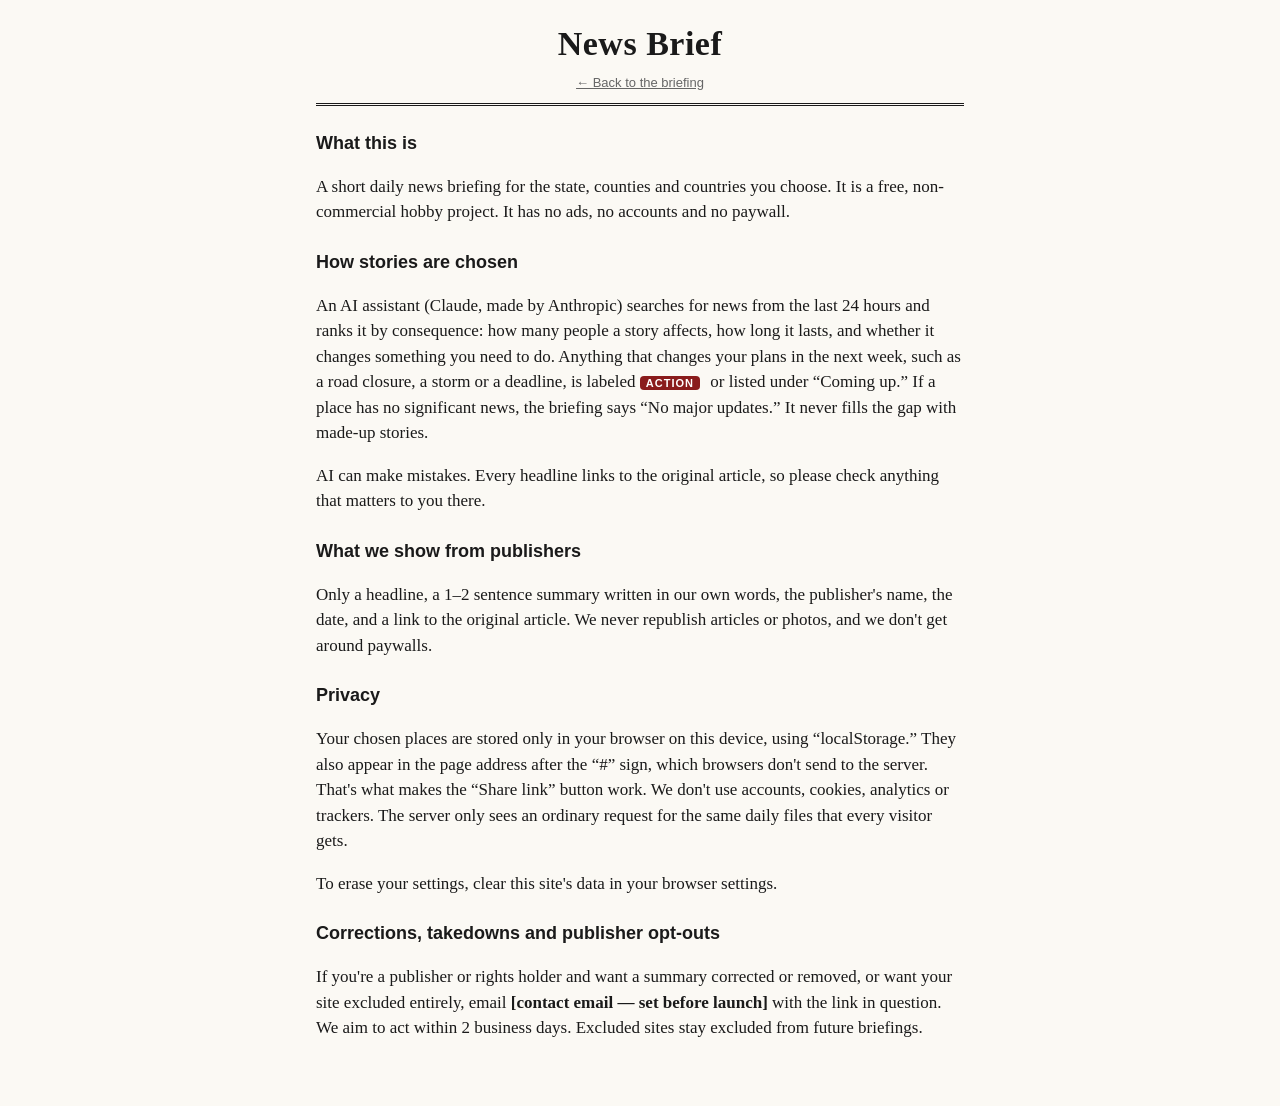
==== about.html @ ec20a22c "News Brief MVP: phone-first site, per-place data, generation rules Co-Authored-By: Claude Opus 5.5 <" ====
<!DOCTYPE html>
<html lang="en">
<head>
<meta charset="utf-8">
<meta name="viewport" content="width=device-width, initial-scale=1, viewport-fit=cover">
<title>About · News Brief</title>
<link rel="stylesheet" href="style.css">
</head>
<body>
<div class="wrap prose">
  <header class="mast"><h1>News Brief</h1><div class="meta"><a href="./" style="color:inherit">← Back to the briefing</a></div></header>

  <h2>What this is</h2>
  <p>A short daily news briefing for the state, counties and countries you choose. It is a free, non-commercial hobby project. It has no ads, no accounts and no paywall.</p>

  <h2>How stories are chosen</h2>
  <p>An AI assistant (Claude, made by Anthropic) searches for news from the last 24 hours and ranks it by consequence: how many people a story affects, how long it lasts, and whether it changes something you need to do. Anything that changes your plans in the next week, such as a road closure, a storm or a deadline, is labeled <span class="tag act">Action</span> or listed under “Coming up.” If a place has no significant news, the briefing says “No major updates.” It never fills the gap with made-up stories.</p>
  <p>AI can make mistakes. Every headline links to the original article, so please check anything that matters to you there.</p>

  <h2>What we show from publishers</h2>
  <p>Only a headline, a 1–2 sentence summary written in our own words, the publisher's name, the date, and a link to the original article. We never republish articles or photos, and we don't get around paywalls.</p>

  <h2>Privacy</h2>
  <p>Your chosen places are stored only in your browser on this device, using “localStorage.” They also appear in the page address after the “#” sign, which browsers don't send to the server. That's what makes the “Share link” button work. We don't use accounts, cookies, analytics or trackers. The server only sees an ordinary request for the same daily files that every visitor gets.</p>
  <p>To erase your settings, clear this site's data in your browser settings.</p>

  <h2>Corrections, takedowns and publisher opt-outs</h2>
  <p>If you're a publisher or rights holder and want a summary corrected or removed, or want your site excluded entirely, email <strong id="contact">[contact email — set before launch]</strong> with the link in question. We aim to act within 2 business days. Excluded sites stay excluded from future briefings.</p>
</div>
</body>
</html>
---- style.css ----
:root{
  --ink:#1a1a1a; --muted:#666; --rule:#d9d4c7; --paper:#fbf9f4; --card:#fff;
  --accent:#8a1c1c; --chip:#efe9dc;
  --serif: Georgia, "Iowan Old Style", "Times New Roman", serif;
  --sans: -apple-system, BlinkMacSystemFont, "Segoe UI", Roboto, sans-serif;
}
@media (prefers-color-scheme: dark){
  :root{--ink:#ece8df;--muted:#a39d90;--rule:#3a372f;--paper:#16150f;--card:#201f18;--accent:#e07a6a;--chip:#2c2a22}
}
*{box-sizing:border-box}
html{-webkit-text-size-adjust:100%}
body{margin:0;background:var(--paper);color:var(--ink);font-family:var(--serif);font-size:18px;line-height:1.5}
.wrap{max-width:680px;margin:0 auto;padding:env(safe-area-inset-top) max(16px,env(safe-area-inset-right)) calc(48px + env(safe-area-inset-bottom)) max(16px,env(safe-area-inset-left))}
header.mast{text-align:center;padding:18px 0 10px;border-bottom:3px double var(--ink)}
.mast h1{font-size:34px;margin:0;letter-spacing:.5px;font-weight:700}
.mast .meta{font-family:var(--sans);font-size:13px;color:var(--muted);margin-top:4px}
.toolbar{display:flex;gap:8px;justify-content:center;flex-wrap:wrap;padding:10px 0;border-bottom:1px solid var(--rule);font-family:var(--sans)}
button,.btn{font-family:var(--sans);font-size:15px;border:1px solid var(--rule);background:var(--card);color:var(--ink);border-radius:999px;padding:8px 14px;min-height:40px;cursor:pointer;text-decoration:none;display:inline-flex;align-items:center}
button.primary{background:var(--ink);color:var(--paper);border-color:var(--ink)}
section.sec{padding:14px 0 4px;border-bottom:1px solid var(--rule)}
section.sec h2{font-family:var(--sans);font-size:13px;letter-spacing:1.5px;text-transform:uppercase;color:var(--accent);margin:0 0 8px}
.story{margin:0 0 16px}
.story a.h{color:var(--ink);font-weight:700;text-decoration:none;font-size:19px;line-height:1.3}
.story a.h:hover,.story a.h:active{text-decoration:underline}
.story p{margin:4px 0 2px}
.src{font-family:var(--sans);font-size:13px;color:var(--muted)}
.lead{background:var(--card);border:1px solid var(--rule);border-radius:12px;padding:14px 16px;margin:4px 0 18px;box-shadow:0 1px 3px rgba(0,0,0,.05)}
.lead a.h{font-size:23px}
.tag{font-family:var(--sans);font-size:11px;font-weight:600;text-transform:uppercase;letter-spacing:1px;background:var(--chip);border-radius:4px;padding:1px 6px;margin-right:6px;color:var(--muted)}
.tag.act{background:var(--accent);color:#fff}
.none{color:var(--muted);font-style:italic;margin:0 0 12px}
.date{font-family:var(--sans);font-weight:700;font-size:14px;margin-right:6px}
footer{font-family:var(--sans);font-size:13px;color:var(--muted);padding:18px 0;text-align:center}
footer a{color:var(--muted)}
/* settings sheet */
.sheet{position:fixed;inset:0;background:rgba(0,0,0,.45);display:none;z-index:10}
.sheet.open{display:block}
.panel{position:absolute;left:0;right:0;bottom:0;max-height:92vh;overflow:auto;background:var(--paper);border-radius:16px 16px 0 0;padding:16px 16px calc(24px + env(safe-area-inset-bottom));font-family:var(--sans);font-size:16px}
@media (min-width:700px){.panel{left:50%;transform:translateX(-50%);width:640px;bottom:auto;top:5vh;border-radius:16px}}
.panel h3{margin:14px 0 6px;font-size:15px}
.panel select,.panel input[type=search]{width:100%;font-size:16px;padding:10px;border:1px solid var(--rule);border-radius:10px;background:var(--card);color:var(--ink)}
.list{max-height:220px;overflow:auto;border:1px solid var(--rule);border-radius:10px;margin-top:6px;background:var(--card)}
.list label{display:flex;gap:10px;align-items:center;padding:9px 12px;border-bottom:1px solid var(--rule)}
.list label:last-child{border-bottom:0}
.list input{width:20px;height:20px}
.chips{display:flex;flex-wrap:wrap;gap:6px;margin-top:6px}
.chip{background:var(--chip);border-radius:999px;padding:4px 10px;font-size:14px}
.row{display:flex;gap:8px;justify-content:flex-end;margin-top:16px}
.note{font-size:13px;color:var(--muted);margin-top:10px}
.toast{position:fixed;left:50%;bottom:24px;transform:translateX(-50%);background:var(--ink);color:var(--paper);font-family:var(--sans);font-size:14px;padding:10px 16px;border-radius:999px;display:none;z-index:20}
.deck{font-style:italic;font-size:17px;margin:14px 0 4px;color:var(--ink)}
.for{font-family:var(--sans);font-size:13px;color:var(--muted);margin:0 0 4px}
.prose{font-size:17px}
.prose h2{font-family:var(--sans);font-size:18px;margin-top:24px}
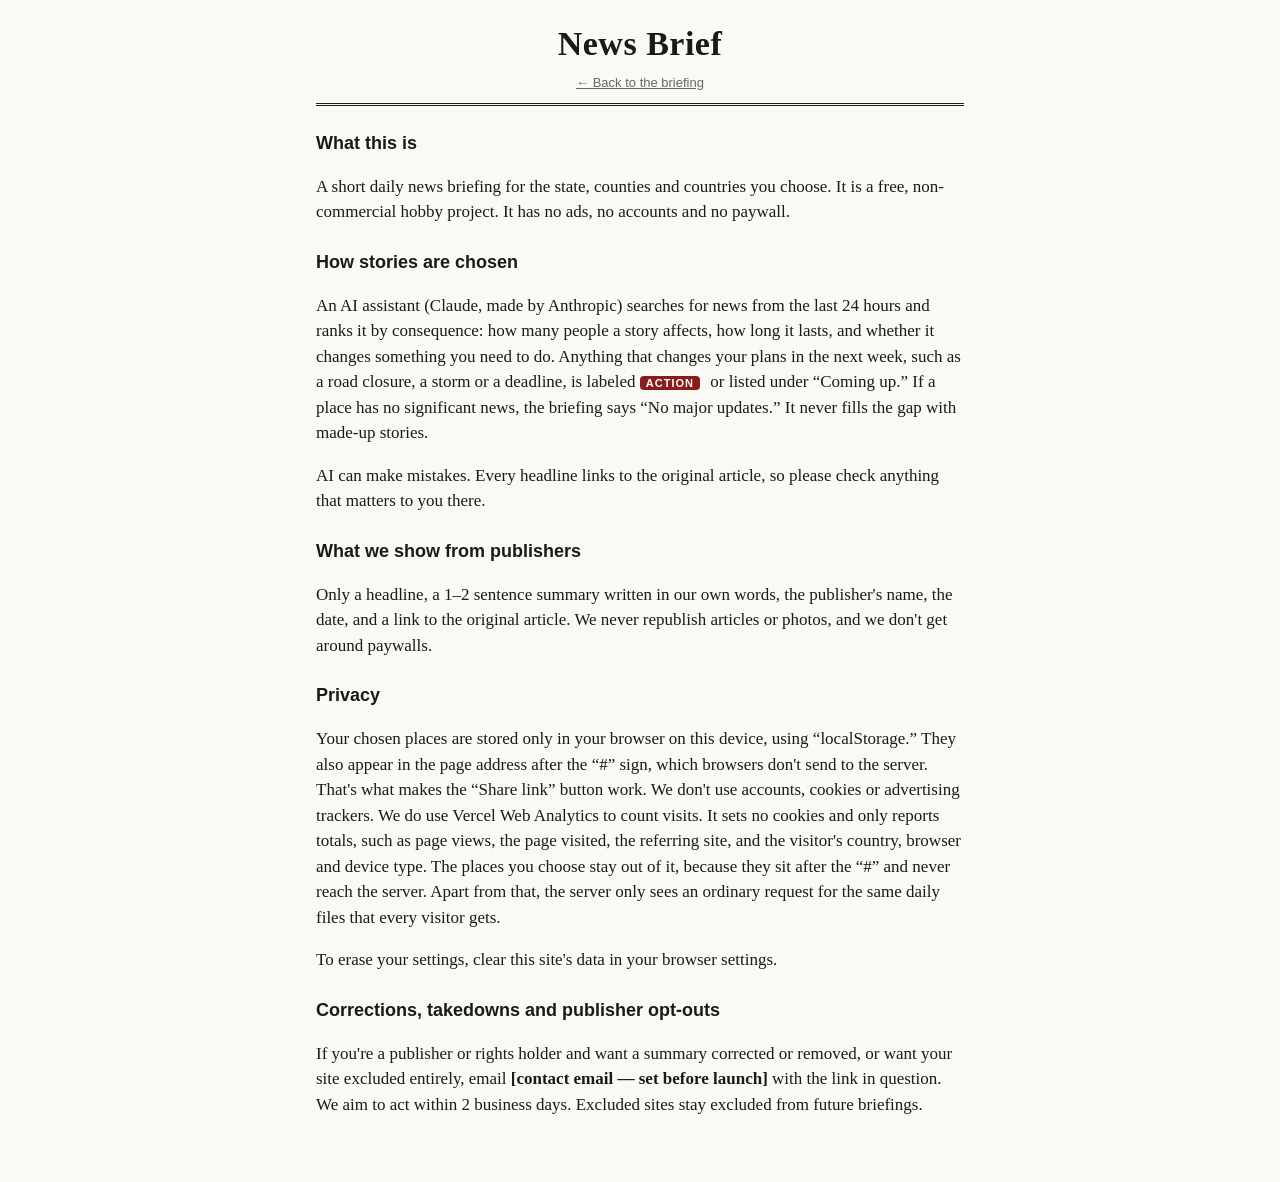
==== commit a8b10f56: "Enable Vercel Web Analytics; update privacy note Co-Authored-By: Claude Opus 5.5 <noreply@anthropic." ====
--- a/about.html
+++ b/about.html
@@ -5,6 +5,8 @@
 <meta name="viewport" content="width=device-width, initial-scale=1, viewport-fit=cover">
 <title>About · News Brief</title>
 <link rel="stylesheet" href="style.css">
+  <script>window.va = window.va || function () { (window.vaq = window.vaq || []).push(arguments); };</script>
+  <script defer src="/_vercel/insights/script.js"></script>
 </head>
 <body>
 <div class="wrap prose">
@@ -21,7 +23,7 @@
   <p>Only a headline, a 1–2 sentence summary written in our own words, the publisher's name, the date, and a link to the original article. We never republish articles or photos, and we don't get around paywalls.</p>
 
   <h2>Privacy</h2>
-  <p>Your chosen places are stored only in your browser on this device, using “localStorage.” They also appear in the page address after the “#” sign, which browsers don't send to the server. That's what makes the “Share link” button work. We don't use accounts, cookies, analytics or trackers. The server only sees an ordinary request for the same daily files that every visitor gets.</p>
+  <p>Your chosen places are stored only in your browser on this device, using “localStorage.” They also appear in the page address after the “#” sign, which browsers don't send to the server. That's what makes the “Share link” button work. We don't use accounts, cookies or advertising trackers. We do use Vercel Web Analytics to count visits. It sets no cookies and only reports totals, such as page views, the page visited, the referring site, and the visitor's country, browser and device type. The places you choose stay out of it, because they sit after the “#” and never reach the server. Apart from that, the server only sees an ordinary request for the same daily files that every visitor gets.</p>
   <p>To erase your settings, clear this site's data in your browser settings.</p>
 
   <h2>Corrections, takedowns and publisher opt-outs</h2>
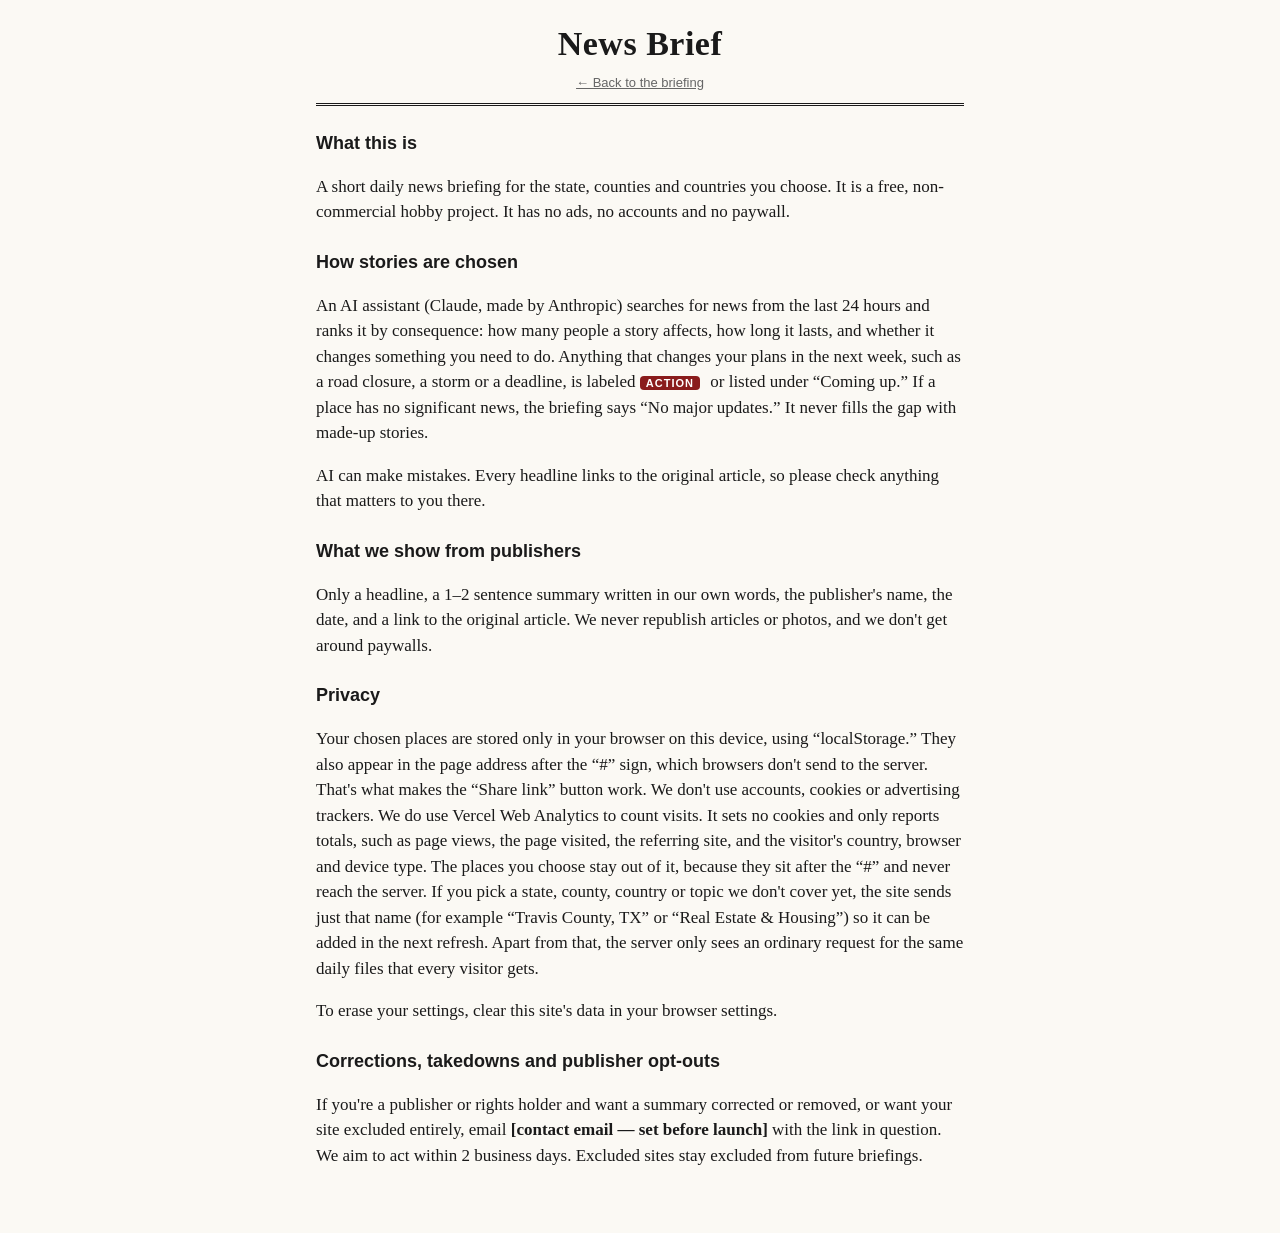
==== commit 8b6cbdba: "Topics picker and automatic coverage requests Readers can follow up to 5 topics. Picking an uncovere" ====
--- a/about.html
+++ b/about.html
@@ -23,7 +23,7 @@
   <p>Only a headline, a 1–2 sentence summary written in our own words, the publisher's name, the date, and a link to the original article. We never republish articles or photos, and we don't get around paywalls.</p>
 
   <h2>Privacy</h2>
-  <p>Your chosen places are stored only in your browser on this device, using “localStorage.” They also appear in the page address after the “#” sign, which browsers don't send to the server. That's what makes the “Share link” button work. We don't use accounts, cookies or advertising trackers. We do use Vercel Web Analytics to count visits. It sets no cookies and only reports totals, such as page views, the page visited, the referring site, and the visitor's country, browser and device type. The places you choose stay out of it, because they sit after the “#” and never reach the server. Apart from that, the server only sees an ordinary request for the same daily files that every visitor gets.</p>
+  <p>Your chosen places are stored only in your browser on this device, using “localStorage.” They also appear in the page address after the “#” sign, which browsers don't send to the server. That's what makes the “Share link” button work. We don't use accounts, cookies or advertising trackers. We do use Vercel Web Analytics to count visits. It sets no cookies and only reports totals, such as page views, the page visited, the referring site, and the visitor's country, browser and device type. The places you choose stay out of it, because they sit after the “#” and never reach the server. If you pick a state, county, country or topic we don't cover yet, the site sends just that name (for example “Travis County, TX” or “Real Estate & Housing”) so it can be added in the next refresh. Apart from that, the server only sees an ordinary request for the same daily files that every visitor gets.</p>
   <p>To erase your settings, clear this site's data in your browser settings.</p>
 
   <h2>Corrections, takedowns and publisher opt-outs</h2>
